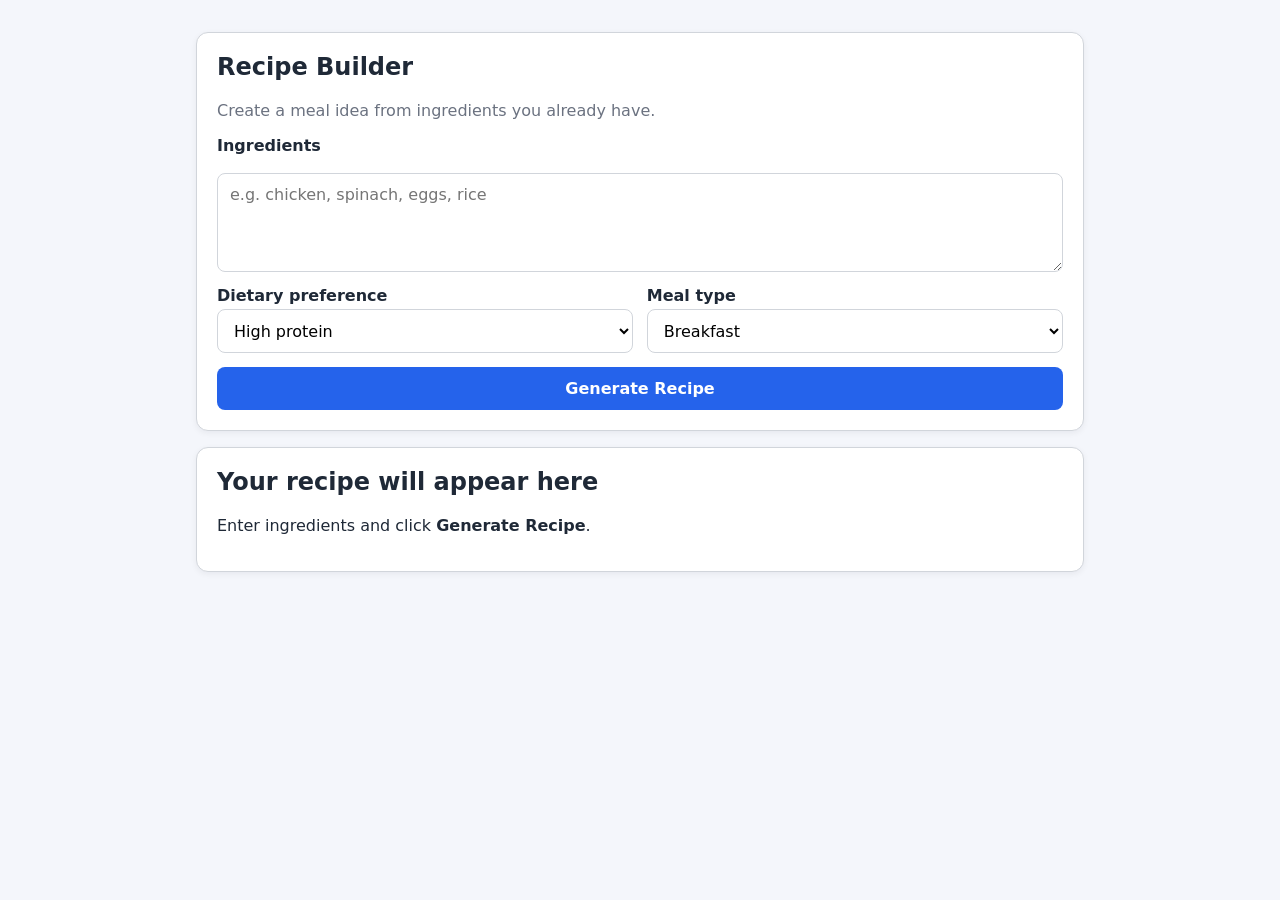
==== index.html @ 59c6b61e "Create simple recipe generator web app" ====
<!doctype html>
<html lang="en">
  <head>
    <meta charset="UTF-8" />
    <meta name="viewport" content="width=device-width, initial-scale=1.0" />
    <title>Recipe Builder</title>
    <link rel="stylesheet" href="styles.css" />
  </head>
  <body>
    <main class="container">
      <section class="card">
        <h1>Recipe Builder</h1>
        <p class="subtitle">Create a meal idea from ingredients you already have.</p>

        <form id="recipe-form" class="form">
          <label for="ingredients">Ingredients</label>
          <textarea
            id="ingredients"
            name="ingredients"
            rows="4"
            placeholder="e.g. chicken, spinach, eggs, rice"
            required
          ></textarea>

          <div class="row">
            <div>
              <label for="dietary">Dietary preference</label>
              <select id="dietary" name="dietary" required>
                <option value="high protein">High protein</option>
                <option value="quick meal">Quick meal</option>
                <option value="gut friendly">Gut friendly</option>
              </select>
            </div>

            <div>
              <label for="meal">Meal type</label>
              <select id="meal" name="meal" required>
                <option value="Breakfast">Breakfast</option>
                <option value="Lunch">Lunch</option>
                <option value="Dinner">Dinner</option>
              </select>
            </div>
          </div>

          <button type="submit">Generate Recipe</button>
        </form>
      </section>

      <section id="output" class="card output" aria-live="polite">
        <h2>Your recipe will appear here</h2>
        <p>Enter ingredients and click <strong>Generate Recipe</strong>.</p>
      </section>
    </main>

    <script src="app.js"></script>
  </body>
</html>
---- styles.css ----
:root {
  color-scheme: light;
  --bg: #f4f6fb;
  --card: #ffffff;
  --text: #1f2937;
  --muted: #6b7280;
  --accent: #2563eb;
  --accent-hover: #1d4ed8;
  --border: #d1d5db;
}

* {
  box-sizing: border-box;
}

body {
  margin: 0;
  font-family: Inter, system-ui, -apple-system, Segoe UI, Roboto, sans-serif;
  background: var(--bg);
  color: var(--text);
}

.container {
  max-width: 920px;
  margin: 2rem auto;
  padding: 0 1rem;
  display: grid;
  gap: 1rem;
}

.card {
  background: var(--card);
  border: 1px solid var(--border);
  border-radius: 12px;
  padding: 1.25rem;
  box-shadow: 0 2px 6px rgba(15, 23, 42, 0.06);
}

h1,
h2,
h3 {
  margin-top: 0;
}

.subtitle {
  color: var(--muted);
  margin-bottom: 1rem;
}

.form {
  display: grid;
  gap: 0.85rem;
}

.row {
  display: grid;
  gap: 0.85rem;
  grid-template-columns: repeat(auto-fit, minmax(220px, 1fr));
}

label {
  display: block;
  margin-bottom: 0.3rem;
  font-weight: 600;
}

textarea,
select,
button {
  width: 100%;
  font: inherit;
}

textarea,
select {
  border: 1px solid var(--border);
  border-radius: 8px;
  padding: 0.65rem 0.75rem;
  background: #fff;
}

button {
  border: 0;
  border-radius: 8px;
  padding: 0.75rem 1rem;
  background: var(--accent);
  color: #fff;
  font-weight: 600;
  cursor: pointer;
}

button:hover {
  background: var(--accent-hover);
}

.output ul {
  margin: 0.4rem 0 1rem 1.1rem;
  padding: 0;
}

.output ol {
  margin: 0.4rem 0 0 1.1rem;
  padding: 0;
}

.meta {
  color: var(--muted);
  margin: -0.25rem 0 0.6rem;
}
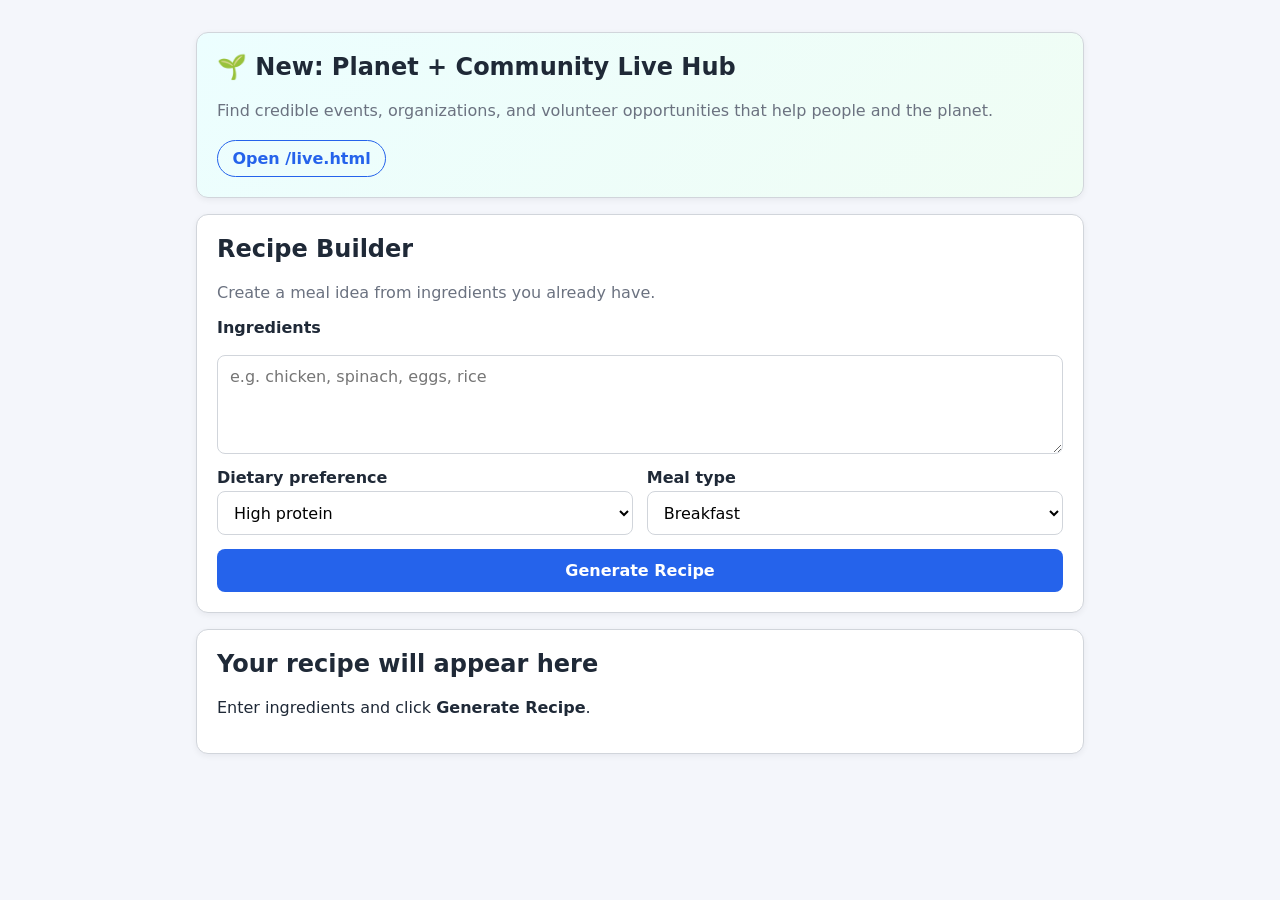
==== commit 0bb42c90: "Add dedicated /live.html URL and redirect legacy planet page" ====
--- a/index.html
+++ b/index.html
@@ -8,6 +8,11 @@
   </head>
   <body>
     <main class="container">
+      <section class="card live-banner">
+        <h2>🌱 New: Planet + Community Live Hub</h2>
+        <p class="subtitle">Find credible events, organizations, and volunteer opportunities that help people and the planet.</p>
+        <a class="button-link" href="live.html">Open /live.html</a>
+      </section>
       <section class="card">
         <h1>Recipe Builder</h1>
         <p class="subtitle">Create a meal idea from ingredients you already have.</p>
--- a/styles.css
+++ b/styles.css
@@ -107,3 +107,65 @@
   color: var(--muted);
   margin: -0.25rem 0 0.6rem;
 }
+
+.live-banner,
+.live-hero {
+  background: linear-gradient(135deg, #ecfeff 0%, #f0fdf4 100%);
+}
+
+.button-link {
+  display: inline-block;
+  margin-top: 0.25rem;
+  text-decoration: none;
+  border: 1px solid var(--accent);
+  color: var(--accent);
+  font-weight: 600;
+  border-radius: 999px;
+  padding: 0.5rem 0.9rem;
+}
+
+.button-link:hover {
+  background: #dbeafe;
+}
+
+.pill {
+  display: inline-block;
+  margin: 0;
+  background: #dcfce7;
+  color: #14532d;
+  font-weight: 700;
+  padding: 0.2rem 0.6rem;
+  border-radius: 999px;
+}
+
+.live-grid {
+  display: grid;
+  gap: 0.85rem;
+  grid-template-columns: repeat(auto-fit, minmax(220px, 1fr));
+}
+
+.live-card {
+  border: 1px solid var(--border);
+  border-radius: 10px;
+  padding: 0.85rem;
+  background: #ffffff;
+}
+
+.live-card p {
+  margin: 0.35rem 0;
+}
+
+.live-card a {
+  font-weight: 600;
+}
+
+.tiny-btn {
+  width: auto;
+  border: 1px solid var(--border);
+  border-radius: 6px;
+  padding: 0.25rem 0.5rem;
+  background: #fff;
+  color: var(--text);
+  font-weight: 600;
+  margin-left: 0.35rem;
+}
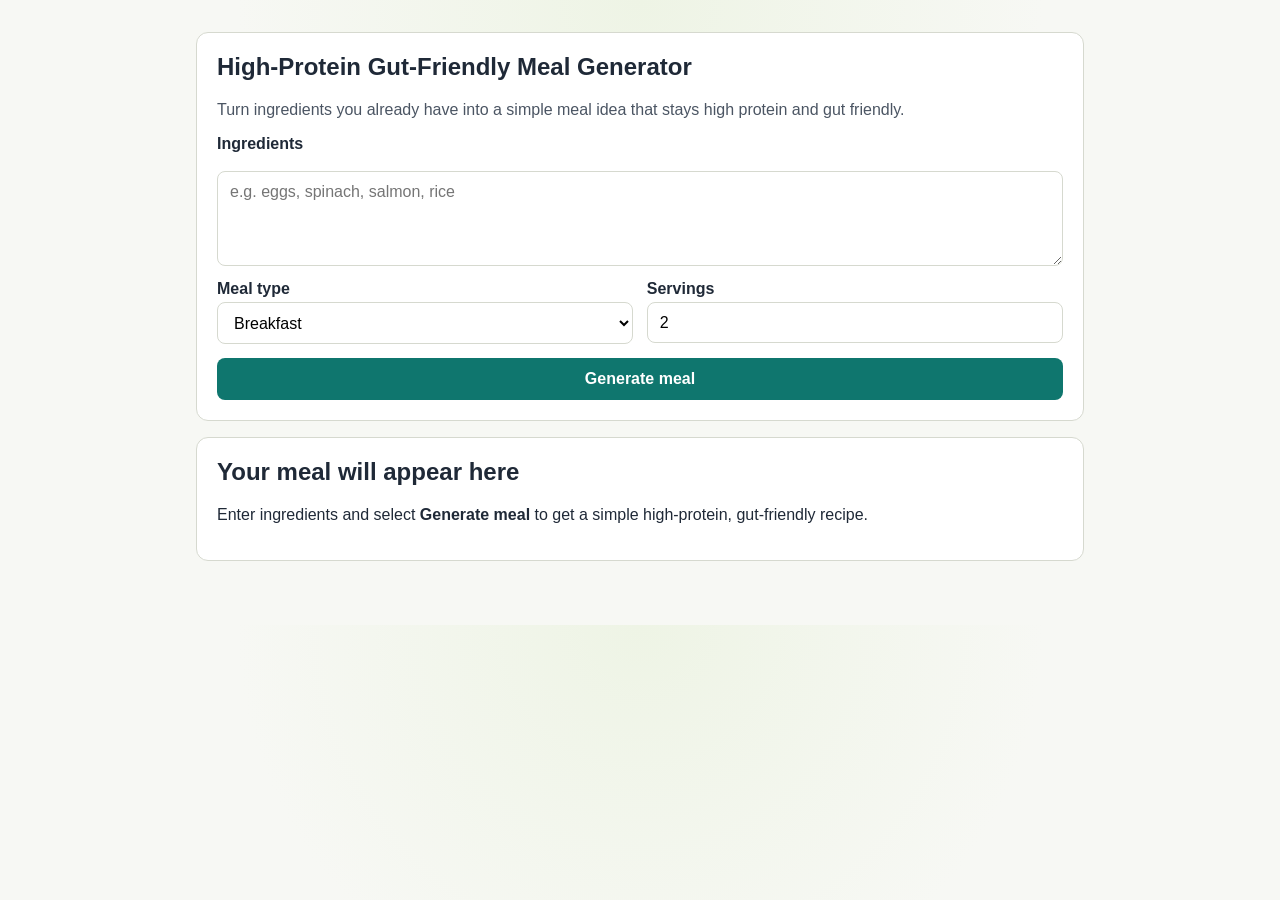
==== commit 263ef542: "Create a web app for generating recipes based on user ingredients and dietary preferences (69c6b92f3" ====
--- a/index.html
+++ b/index.html
@@ -3,19 +3,17 @@
   <head>
     <meta charset="UTF-8" />
     <meta name="viewport" content="width=device-width, initial-scale=1.0" />
-    <title>Recipe Builder</title>
+    <title>High-Protein Gut-Friendly Meal Generator</title>
     <link rel="stylesheet" href="styles.css" />
   </head>
   <body>
     <main class="container">
-      <section class="card live-banner">
-        <h2>🌱 New: Planet + Community Live Hub</h2>
-        <p class="subtitle">Find credible events, organizations, and volunteer opportunities that help people and the planet.</p>
-        <a class="button-link" href="live.html">Open /live.html</a>
-      </section>
       <section class="card">
-        <h1>Recipe Builder</h1>
-        <p class="subtitle">Create a meal idea from ingredients you already have.</p>
+        <h1>High-Protein Gut-Friendly Meal Generator</h1>
+        <p class="subtitle">
+          Turn ingredients you already have into a simple meal idea that stays high protein and
+          gut friendly.
+        </p>
 
         <form id="recipe-form" class="form">
           <label for="ingredients">Ingredients</label>
@@ -23,20 +21,11 @@
             id="ingredients"
             name="ingredients"
             rows="4"
-            placeholder="e.g. chicken, spinach, eggs, rice"
+            placeholder="e.g. eggs, spinach, salmon, rice"
             required
           ></textarea>
 
           <div class="row">
-            <div>
-              <label for="dietary">Dietary preference</label>
-              <select id="dietary" name="dietary" required>
-                <option value="high protein">High protein</option>
-                <option value="quick meal">Quick meal</option>
-                <option value="gut friendly">Gut friendly</option>
-              </select>
-            </div>
-
             <div>
               <label for="meal">Meal type</label>
               <select id="meal" name="meal" required>
@@ -45,15 +34,23 @@
                 <option value="Dinner">Dinner</option>
               </select>
             </div>
+
+            <div>
+              <label for="servings">Servings</label>
+              <input id="servings" name="servings" type="number" min="1" max="8" value="2" required />
+            </div>
           </div>
 
-          <button type="submit">Generate Recipe</button>
+          <button type="submit">Generate meal</button>
         </form>
       </section>
 
       <section id="output" class="card output" aria-live="polite">
-        <h2>Your recipe will appear here</h2>
-        <p>Enter ingredients and click <strong>Generate Recipe</strong>.</p>
+        <h2>Your meal will appear here</h2>
+        <p>
+          Enter ingredients and select <strong>Generate meal</strong> to get a simple
+          high-protein, gut-friendly recipe.
+        </p>
       </section>
     </main>
 
--- a/styles.css
+++ b/styles.css
@@ -1,12 +1,11 @@
 :root {
-  color-scheme: light;
-  --bg: #f4f6fb;
+  --bg: #f7f8f4;
   --card: #ffffff;
   --text: #1f2937;
-  --muted: #6b7280;
-  --accent: #2563eb;
-  --accent-hover: #1d4ed8;
-  --border: #d1d5db;
+  --muted: #4b5563;
+  --accent: #0f766e;
+  --accent-hover: #0b5f59;
+  --border: #d6d9cf;
 }
 
 * {
@@ -15,15 +14,15 @@
 
 body {
   margin: 0;
-  font-family: Inter, system-ui, -apple-system, Segoe UI, Roboto, sans-serif;
-  background: var(--bg);
+  font-family: "Source Sans 3", "Segoe UI", Tahoma, sans-serif;
+  background: radial-gradient(circle at top, #eef4e5 0%, var(--bg) 45%);
   color: var(--text);
 }
 
 .container {
   max-width: 920px;
   margin: 2rem auto;
-  padding: 0 1rem;
+  padding: 0 1rem 2rem;
   display: grid;
   gap: 1rem;
 }
@@ -33,7 +32,6 @@
   border: 1px solid var(--border);
   border-radius: 12px;
   padding: 1.25rem;
-  box-shadow: 0 2px 6px rgba(15, 23, 42, 0.06);
 }
 
 h1,
@@ -66,13 +64,15 @@
 
 textarea,
 select,
+input,
 button {
   width: 100%;
   font: inherit;
 }
 
 textarea,
-select {
+select,
+input {
   border: 1px solid var(--border);
   border-radius: 8px;
   padding: 0.65rem 0.75rem;
@@ -85,7 +85,7 @@
   padding: 0.75rem 1rem;
   background: var(--accent);
   color: #fff;
-  font-weight: 600;
+  font-weight: 700;
   cursor: pointer;
 }
 
@@ -93,13 +93,9 @@
   background: var(--accent-hover);
 }
 
-.output ul {
+.output ul,
+.output ol {
   margin: 0.4rem 0 1rem 1.1rem;
-  padding: 0;
-}
-
-.output ol {
-  margin: 0.4rem 0 0 1.1rem;
   padding: 0;
 }
 
@@ -107,65 +103,3 @@
   color: var(--muted);
   margin: -0.25rem 0 0.6rem;
 }
-
-.live-banner,
-.live-hero {
-  background: linear-gradient(135deg, #ecfeff 0%, #f0fdf4 100%);
-}
-
-.button-link {
-  display: inline-block;
-  margin-top: 0.25rem;
-  text-decoration: none;
-  border: 1px solid var(--accent);
-  color: var(--accent);
-  font-weight: 600;
-  border-radius: 999px;
-  padding: 0.5rem 0.9rem;
-}
-
-.button-link:hover {
-  background: #dbeafe;
-}
-
-.pill {
-  display: inline-block;
-  margin: 0;
-  background: #dcfce7;
-  color: #14532d;
-  font-weight: 700;
-  padding: 0.2rem 0.6rem;
-  border-radius: 999px;
-}
-
-.live-grid {
-  display: grid;
-  gap: 0.85rem;
-  grid-template-columns: repeat(auto-fit, minmax(220px, 1fr));
-}
-
-.live-card {
-  border: 1px solid var(--border);
-  border-radius: 10px;
-  padding: 0.85rem;
-  background: #ffffff;
-}
-
-.live-card p {
-  margin: 0.35rem 0;
-}
-
-.live-card a {
-  font-weight: 600;
-}
-
-.tiny-btn {
-  width: auto;
-  border: 1px solid var(--border);
-  border-radius: 6px;
-  padding: 0.25rem 0.5rem;
-  background: #fff;
-  color: var(--text);
-  font-weight: 600;
-  margin-left: 0.35rem;
-}
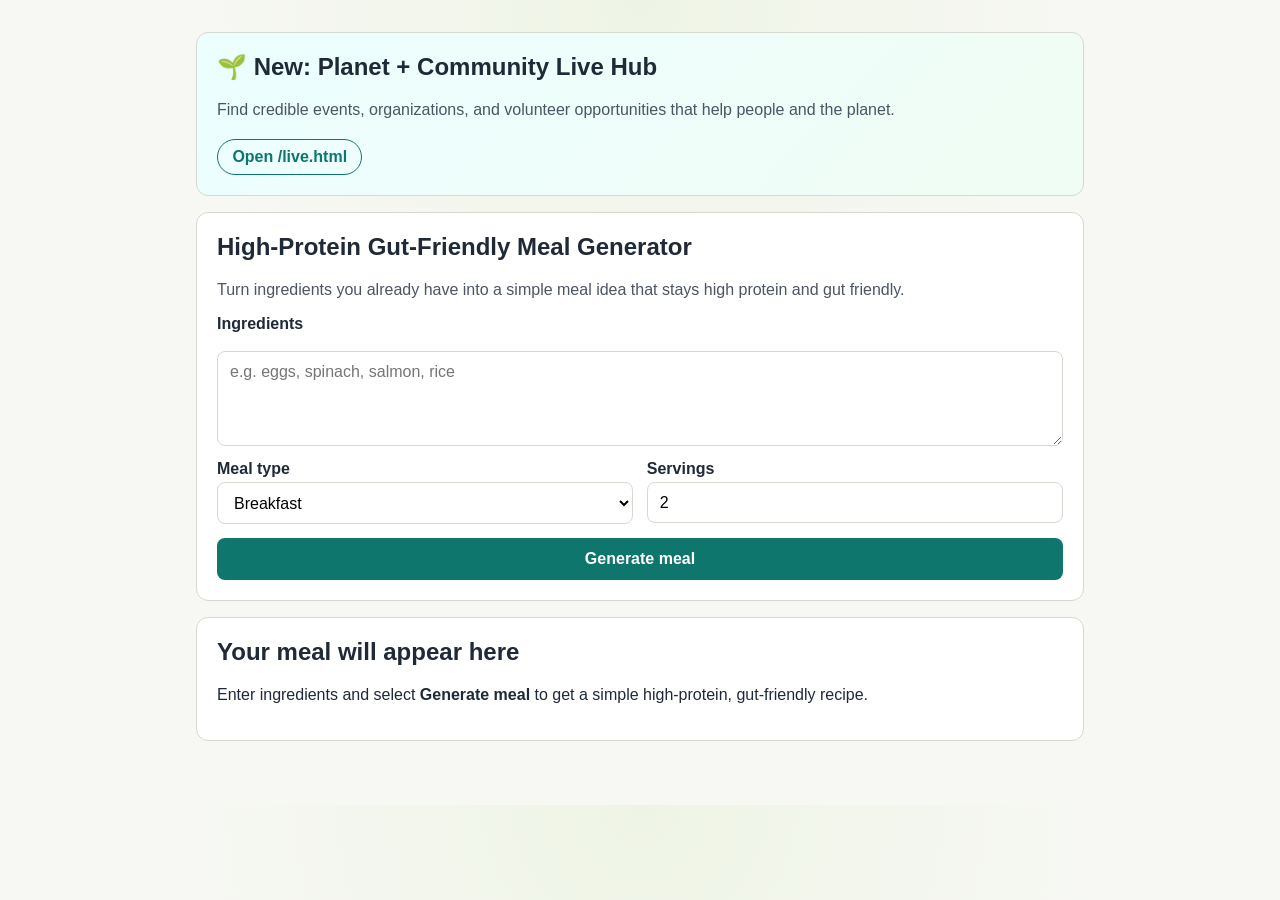
==== commit 563470b3: "Merge 263ef542d2eaa0ee38d5240cf3f5870aab1bca28 into 893cf247693dd110768b6c9bf4bbba2f88139452" ====
--- a/index.html
+++ b/index.html
@@ -8,6 +8,11 @@
   </head>
   <body>
     <main class="container">
+      <section class="card live-banner">
+        <h2>🌱 New: Planet + Community Live Hub</h2>
+        <p class="subtitle">Find credible events, organizations, and volunteer opportunities that help people and the planet.</p>
+        <a class="button-link" href="live.html">Open /live.html</a>
+      </section>
       <section class="card">
         <h1>High-Protein Gut-Friendly Meal Generator</h1>
         <p class="subtitle">
--- a/styles.css
+++ b/styles.css
@@ -103,3 +103,65 @@
   color: var(--muted);
   margin: -0.25rem 0 0.6rem;
 }
+
+.live-banner,
+.live-hero {
+  background: linear-gradient(135deg, #ecfeff 0%, #f0fdf4 100%);
+}
+
+.button-link {
+  display: inline-block;
+  margin-top: 0.25rem;
+  text-decoration: none;
+  border: 1px solid var(--accent);
+  color: var(--accent);
+  font-weight: 600;
+  border-radius: 999px;
+  padding: 0.5rem 0.9rem;
+}
+
+.button-link:hover {
+  background: #dbeafe;
+}
+
+.pill {
+  display: inline-block;
+  margin: 0;
+  background: #dcfce7;
+  color: #14532d;
+  font-weight: 700;
+  padding: 0.2rem 0.6rem;
+  border-radius: 999px;
+}
+
+.live-grid {
+  display: grid;
+  gap: 0.85rem;
+  grid-template-columns: repeat(auto-fit, minmax(220px, 1fr));
+}
+
+.live-card {
+  border: 1px solid var(--border);
+  border-radius: 10px;
+  padding: 0.85rem;
+  background: #ffffff;
+}
+
+.live-card p {
+  margin: 0.35rem 0;
+}
+
+.live-card a {
+  font-weight: 600;
+}
+
+.tiny-btn {
+  width: auto;
+  border: 1px solid var(--border);
+  border-radius: 6px;
+  padding: 0.25rem 0.5rem;
+  background: #fff;
+  color: var(--text);
+  font-weight: 600;
+  margin-left: 0.35rem;
+}
